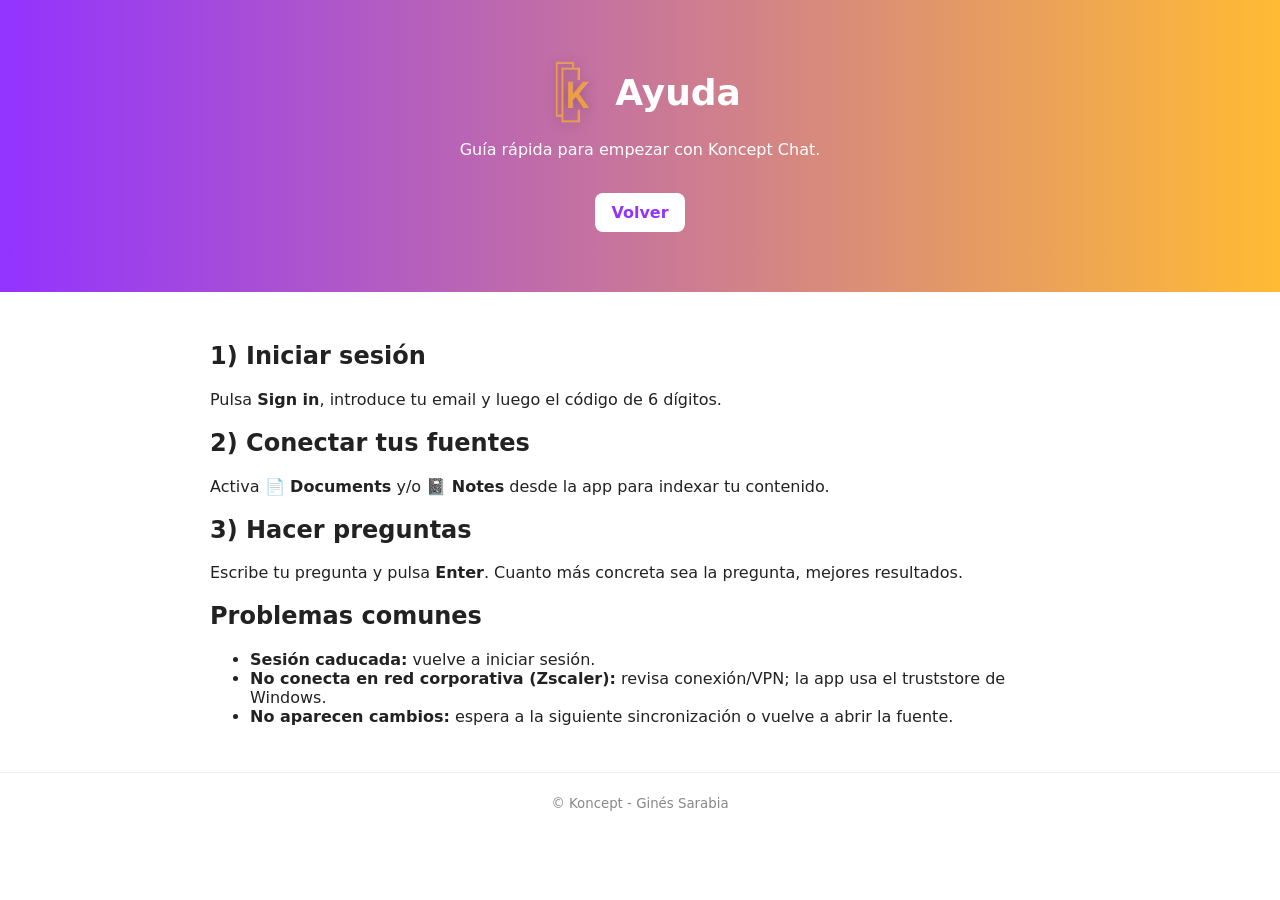
==== help.html @ e15f6be8 "add help page" ====
<!doctype html>
<html lang="es">
<head>
  <meta charset="utf-8" />
  <meta name="viewport" content="width=device-width, initial-scale=1" />
  <title>Koncept Chat — Ayuda</title>
  <link rel="stylesheet" href="styles.css" />
</head>
<body>
  <header class="hero">
    <div class="hero-inner">
      <div class="title-row">
        <img src="assets/koncept-logo.png" alt="Koncept" class="logo" />
        <h1>Ayuda</h1>
      </div>
      <p>Guía rápida para empezar con Koncept Chat.</p>
      <a class="cta" href="index.html">Volver</a>
    </div>
  </header>

  <main class="content">
    <section>
      <h2>1) Iniciar sesión</h2>
      <p>Pulsa <b>Sign in</b>, introduce tu email y luego el código de 6 dígitos.</p>
    </section>

    <section>
      <h2>2) Conectar tus fuentes</h2>
      <p>Activa <b>📄 Documents</b> y/o <b>📓 Notes</b> desde la app para indexar tu contenido.</p>
    </section>

    <section>
      <h2>3) Hacer preguntas</h2>
      <p>Escribe tu pregunta y pulsa <b>Enter</b>. Cuanto más concreta sea la pregunta, mejores resultados.</p>
    </section>

    <section>
      <h2>Problemas comunes</h2>
      <ul>
        <li><b>Sesión caducada:</b> vuelve a iniciar sesión.</li>
        <li><b>No conecta en red corporativa (Zscaler):</b> revisa conexión/VPN; la app usa el truststore de Windows.</li>
        <li><b>No aparecen cambios:</b> espera a la siguiente sincronización o vuelve a abrir la fuente.</li>
      </ul>
    </section>
  </main>

  <footer class="footer">
    <small>© Koncept - Ginés Sarabia</small>
  </footer>
</body>
</html>
---- styles.css ----
* { box-sizing: border-box; }
html, body { margin: 0; padding: 0; font-family: system-ui, Arial, sans-serif; color: #222; }
.hero { background: linear-gradient(90deg, #9233ff, #ffbb33); color: #fff; padding: 60px 20px; text-align: center; }
.hero-inner { max-width: 900px; margin: 0 auto; }
.title-row { display: flex; align-items: center; justify-content: center; gap: 12px; }
.logo { height: 64px; width: auto; filter: drop-shadow(0 2px 6px rgba(0,0,0,0.25)); }
h1 { margin: 8px 0; font-size: 36px; }
.cta { display: inline-block; margin-top: 18px; padding: 10px 16px; border-radius: 8px; background: #fff; color: #9233ff; text-decoration: none; font-weight: 600; }
.cta:hover { filter: brightness(0.97); }
.version { margin-top: 10px; font-size: 14px; opacity: 0.9; }
.content { padding: 30px 20px; max-width: 900px; margin: 0 auto; }
.code { background: #f7f7f7; border: 1px solid #eee; border-radius: 8px; padding: 12px; overflow-x: auto; }
.footer { padding: 20px; text-align: center; color: #888; border-top: 1px solid #eee; }
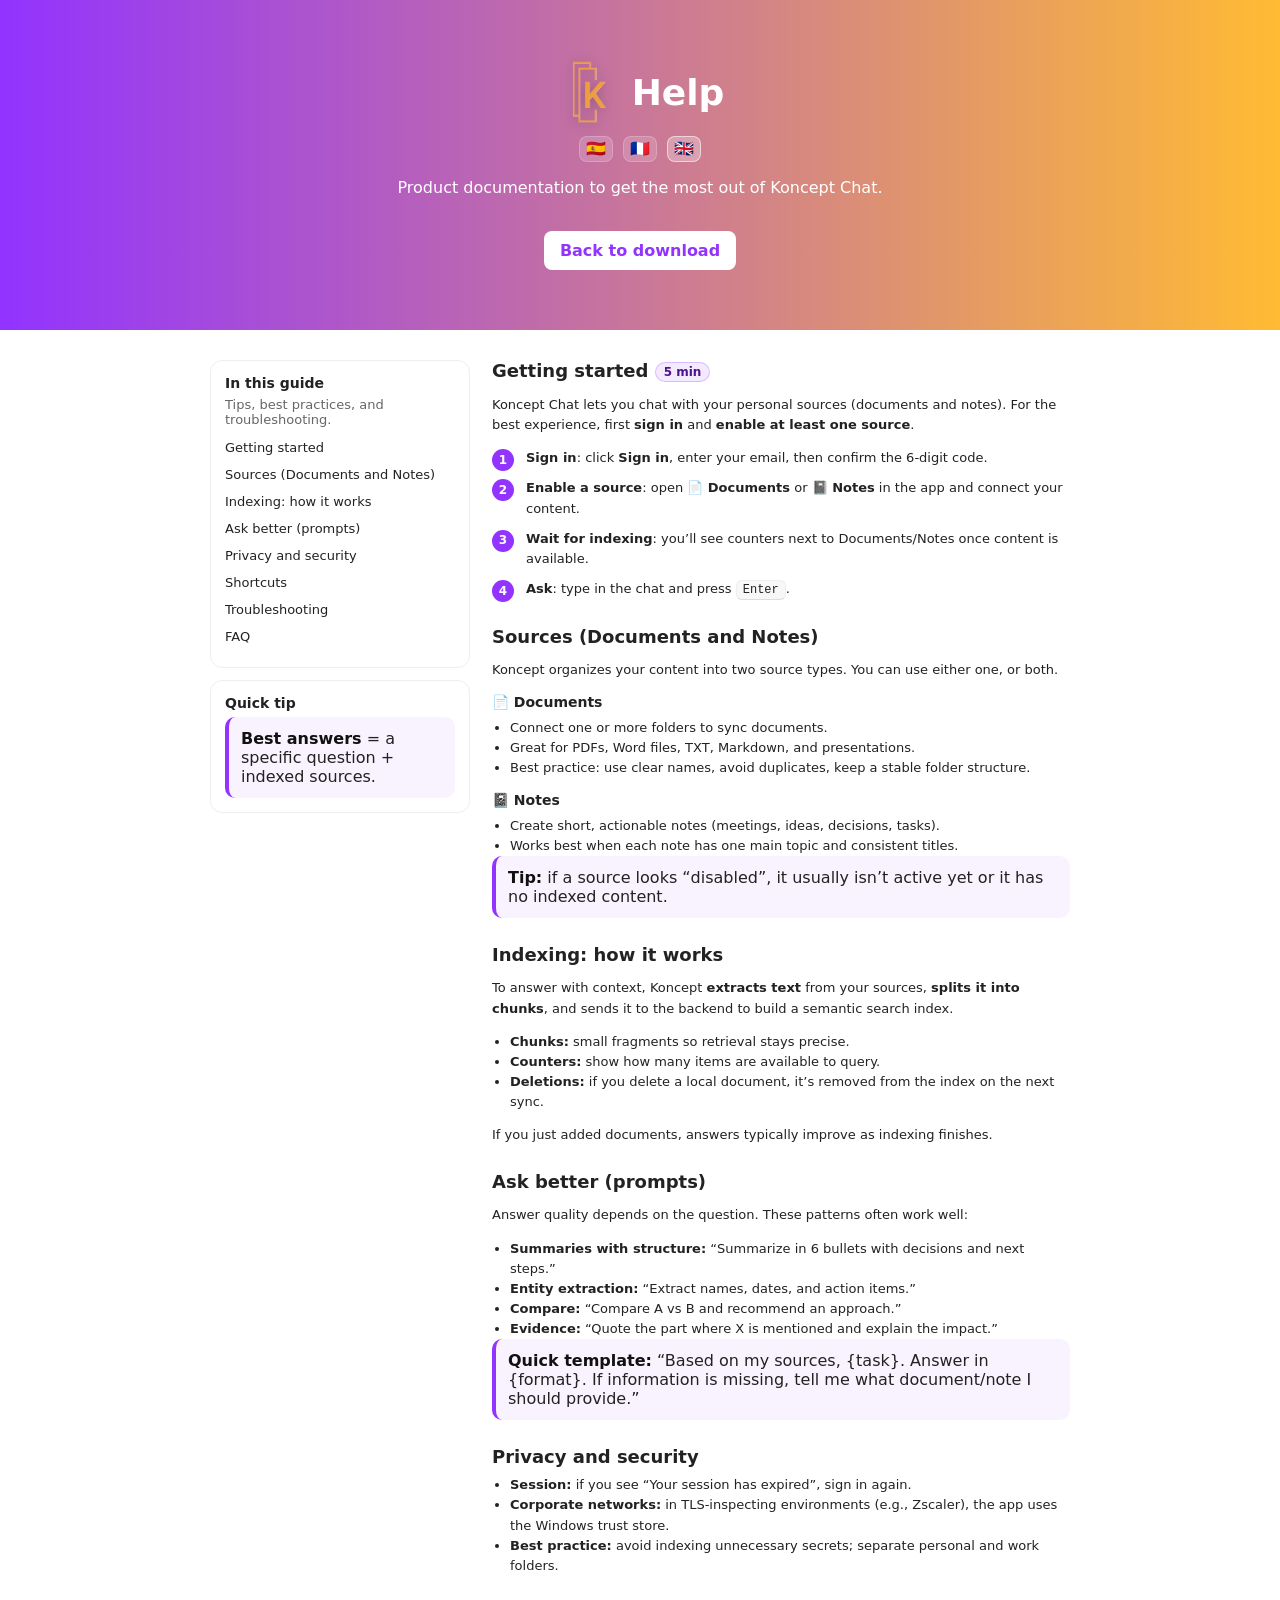
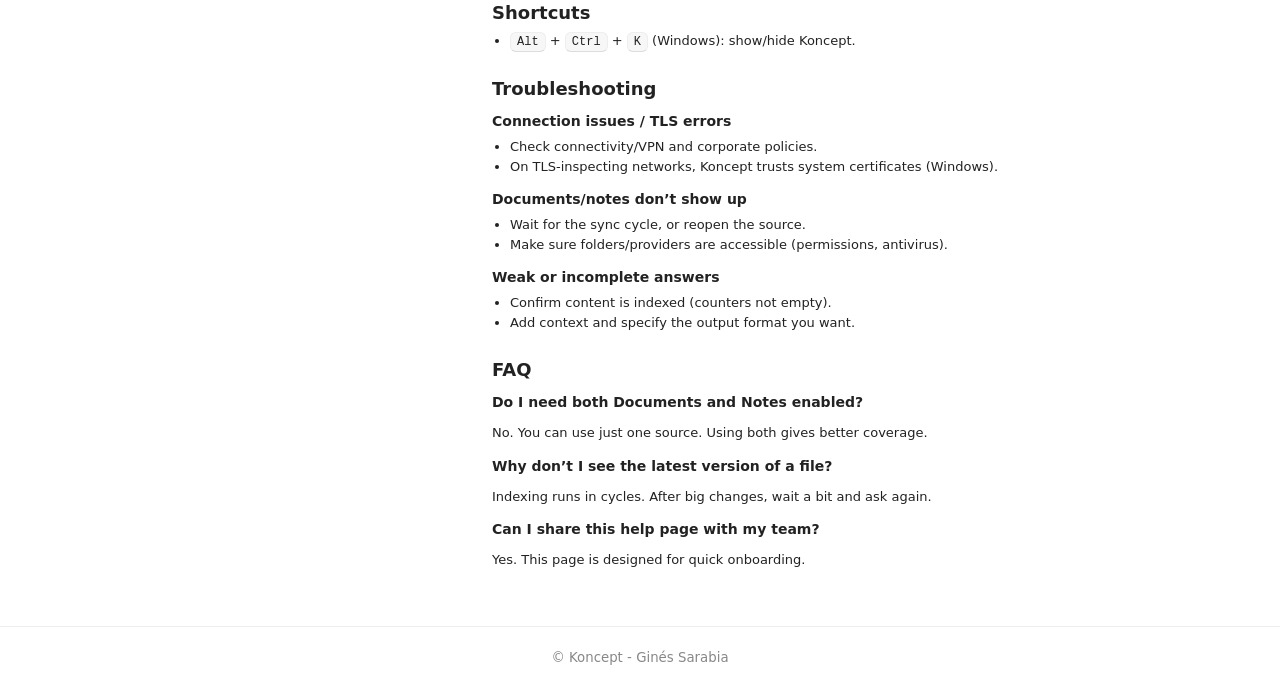
==== commit 8e87ca6c: "improve help page" ====
--- a/help.html
+++ b/help.html
@@ -1,9 +1,9 @@
 <!doctype html>
-<html lang="es">
+<html lang="en">
 <head>
   <meta charset="utf-8" />
   <meta name="viewport" content="width=device-width, initial-scale=1" />
-  <title>Koncept Chat — Ayuda</title>
+  <title>Koncept Chat — Help</title>
   <link rel="stylesheet" href="styles.css" />
 </head>
 <body>
@@ -11,37 +11,153 @@
     <div class="hero-inner">
       <div class="title-row">
         <img src="assets/koncept-logo.png" alt="Koncept" class="logo" />
-        <h1>Ayuda</h1>
+        <h1>Help</h1>
       </div>
-      <p>Guía rápida para empezar con Koncept Chat.</p>
-      <a class="cta" href="index.html">Volver</a>
+      <div class="lang-switch" aria-label="Select language">
+        <a class="lang-flag" href="help.es.html" lang="es" hreflang="es" aria-label="Español" title="Español"><span>🇪🇸</span></a>
+        <a class="lang-flag" href="help.fr.html" lang="fr" hreflang="fr" aria-label="Français" title="Français"><span>🇫🇷</span></a>
+        <a class="lang-flag active" href="help.html" lang="en" hreflang="en" aria-label="English" title="English"><span>🇬🇧</span></a>
+      </div>
+      <p>Product documentation to get the most out of Koncept Chat.</p>
+      <a class="cta" href="index.html">Back to download</a>
     </div>
   </header>
 
   <main class="content">
-    <section>
-      <h2>1) Iniciar sesión</h2>
-      <p>Pulsa <b>Sign in</b>, introduce tu email y luego el código de 6 dígitos.</p>
-    </section>
+    <div class="docs-layout">
+      <aside class="docs-aside">
+        <div class="docs-card">
+          <h2 class="docs-title">In this guide</h2>
+          <div class="docs-muted">Tips, best practices, and troubleshooting.</div>
+          <ul class="toc">
+            <li><a href="#getting-started">Getting started</a></li>
+            <li><a href="#sources">Sources (Documents and Notes)</a></li>
+            <li><a href="#indexing">Indexing: how it works</a></li>
+            <li><a href="#asking">Ask better (prompts)</a></li>
+            <li><a href="#privacy">Privacy and security</a></li>
+            <li><a href="#shortcuts">Shortcuts</a></li>
+            <li><a href="#troubleshooting">Troubleshooting</a></li>
+            <li><a href="#faq">FAQ</a></li>
+          </ul>
+        </div>
 
-    <section>
-      <h2>2) Conectar tus fuentes</h2>
-      <p>Activa <b>📄 Documents</b> y/o <b>📓 Notes</b> desde la app para indexar tu contenido.</p>
-    </section>
+        <div class="docs-card">
+          <h2 class="docs-title">Quick tip</h2>
+          <div class="callout">
+            <b>Best answers</b> = a specific question + indexed sources.
+          </div>
+        </div>
+      </aside>
 
-    <section>
-      <h2>3) Hacer preguntas</h2>
-      <p>Escribe tu pregunta y pulsa <b>Enter</b>. Cuanto más concreta sea la pregunta, mejores resultados.</p>
-    </section>
+      <div class="docs-main">
+        <section id="getting-started">
+          <h2>Getting started <span class="badge">5 min</span></h2>
+          <p>Koncept Chat lets you chat with your personal sources (documents and notes). For the best experience, first <b>sign in</b> and <b>enable at least one source</b>.</p>
+          <ol class="steps">
+            <li><b>Sign in</b>: click <b>Sign in</b>, enter your email, then confirm the 6‑digit code.</li>
+            <li><b>Enable a source</b>: open <b>📄 Documents</b> or <b>📓 Notes</b> in the app and connect your content.</li>
+            <li><b>Wait for indexing</b>: you’ll see counters next to Documents/Notes once content is available.</li>
+            <li><b>Ask</b>: type in the chat and press <span class="kbd">Enter</span>.</li>
+          </ol>
+        </section>
 
-    <section>
-      <h2>Problemas comunes</h2>
-      <ul>
-        <li><b>Sesión caducada:</b> vuelve a iniciar sesión.</li>
-        <li><b>No conecta en red corporativa (Zscaler):</b> revisa conexión/VPN; la app usa el truststore de Windows.</li>
-        <li><b>No aparecen cambios:</b> espera a la siguiente sincronización o vuelve a abrir la fuente.</li>
-      </ul>
-    </section>
+        <section id="sources">
+          <h2>Sources (Documents and Notes)</h2>
+          <p>Koncept organizes your content into two source types. You can use either one, or both.</p>
+
+          <h3>📄 Documents</h3>
+          <ul>
+            <li>Connect one or more folders to sync documents.</li>
+            <li>Great for PDFs, Word files, TXT, Markdown, and presentations.</li>
+            <li>Best practice: use clear names, avoid duplicates, keep a stable folder structure.</li>
+          </ul>
+
+          <h3>📓 Notes</h3>
+          <ul>
+            <li>Create short, actionable notes (meetings, ideas, decisions, tasks).</li>
+            <li>Works best when each note has one main topic and consistent titles.</li>
+          </ul>
+
+          <div class="callout">
+            <b>Tip:</b> if a source looks “disabled”, it usually isn’t active yet or it has no indexed content.
+          </div>
+        </section>
+
+        <section id="indexing">
+          <h2>Indexing: how it works</h2>
+          <p>To answer with context, Koncept <b>extracts text</b> from your sources, <b>splits it into chunks</b>, and sends it to the backend to build a semantic search index.</p>
+          <ul>
+            <li><b>Chunks:</b> small fragments so retrieval stays precise.</li>
+            <li><b>Counters:</b> show how many items are available to query.</li>
+            <li><b>Deletions:</b> if you delete a local document, it’s removed from the index on the next sync.</li>
+          </ul>
+          <p class="docs-muted">If you just added documents, answers typically improve as indexing finishes.</p>
+        </section>
+
+        <section id="asking">
+          <h2>Ask better (prompts)</h2>
+          <p>Answer quality depends on the question. These patterns often work well:</p>
+          <ul>
+            <li><b>Summaries with structure:</b> “Summarize in 6 bullets with decisions and next steps.”</li>
+            <li><b>Entity extraction:</b> “Extract names, dates, and action items.”</li>
+            <li><b>Compare:</b> “Compare A vs B and recommend an approach.”</li>
+            <li><b>Evidence:</b> “Quote the part where X is mentioned and explain the impact.”</li>
+          </ul>
+          <div class="callout">
+            <b>Quick template:</b> “Based on my sources, {task}. Answer in {format}. If information is missing, tell me what document/note I should provide.”
+          </div>
+        </section>
+
+        <section id="privacy">
+          <h2>Privacy and security</h2>
+          <ul>
+            <li><b>Session:</b> if you see “Your session has expired”, sign in again.</li>
+            <li><b>Corporate networks:</b> in TLS‑inspecting environments (e.g., Zscaler), the app uses the Windows trust store.</li>
+            <li><b>Best practice:</b> avoid indexing unnecessary secrets; separate personal and work folders.</li>
+          </ul>
+        </section>
+
+        <section id="shortcuts">
+          <h2>Shortcuts</h2>
+          <ul>
+            <li><span class="kbd">Alt</span> + <span class="kbd">Ctrl</span> + <span class="kbd">K</span> (Windows): show/hide Koncept.</li>
+          </ul>
+        </section>
+
+        <section id="troubleshooting">
+          <h2>Troubleshooting</h2>
+          <h3>Connection issues / TLS errors</h3>
+          <ul>
+            <li>Check connectivity/VPN and corporate policies.</li>
+            <li>On TLS‑inspecting networks, Koncept trusts system certificates (Windows).</li>
+          </ul>
+
+          <h3>Documents/notes don’t show up</h3>
+          <ul>
+            <li>Wait for the sync cycle, or reopen the source.</li>
+            <li>Make sure folders/providers are accessible (permissions, antivirus).</li>
+          </ul>
+
+          <h3>Weak or incomplete answers</h3>
+          <ul>
+            <li>Confirm content is indexed (counters not empty).</li>
+            <li>Add context and specify the output format you want.</li>
+          </ul>
+        </section>
+
+        <section id="faq">
+          <h2>FAQ</h2>
+          <h3>Do I need both Documents and Notes enabled?</h3>
+          <p>No. You can use just one source. Using both gives better coverage.</p>
+
+          <h3>Why don’t I see the latest version of a file?</h3>
+          <p>Indexing runs in cycles. After big changes, wait a bit and ask again.</p>
+
+          <h3>Can I share this help page with my team?</h3>
+          <p>Yes. This page is designed for quick onboarding.</p>
+        </section>
+      </div>
+    </div>
   </main>
 
   <footer class="footer">
--- a/styles.css
+++ b/styles.css
@@ -11,3 +11,40 @@
 .content { padding: 30px 20px; max-width: 900px; margin: 0 auto; }
 .code { background: #f7f7f7; border: 1px solid #eee; border-radius: 8px; padding: 12px; overflow-x: auto; }
 .footer { padding: 20px; text-align: center; color: #888; border-top: 1px solid #eee; }
+
+/* Docs layout (help.html) */
+.docs-layout { display: grid; grid-template-columns: 260px 1fr; gap: 22px; align-items: start; }
+.docs-aside { position: sticky; top: 18px; }
+.docs-card { background: #fff; border: 1px solid #eee; border-radius: 12px; padding: 14px; }
+.docs-card + .docs-card { margin-top: 12px; }
+.docs-title { margin: 0 0 6px 0; font-size: 14px; }
+.docs-muted { color: #666; font-size: 13px; }
+.toc { margin: 10px 0 0 0; padding: 0; list-style: none; }
+.toc li { margin: 8px 0; }
+.toc a { color: #222; text-decoration: none; font-size: 13px; }
+.toc a:hover { text-decoration: underline; }
+
+.docs-main section { margin-bottom: 26px; }
+.docs-main h2 { margin: 0 0 8px 0; font-size: 18px; }
+.docs-main h3 { margin: 14px 0 8px 0; font-size: 14px; }
+.docs-main p, .docs-main li { font-size: 13px; line-height: 1.55; color: #222; }
+.docs-main ul { margin: 8px 0 0 18px; padding: 0; }
+.badge { display: inline-block; font-size: 12px; padding: 2px 8px; border-radius: 999px; background: rgba(146,51,255,0.10); border: 1px solid rgba(146,51,255,0.25); color: #4b148e; vertical-align: middle; }
+.callout { border-left: 4px solid #9233ff; background: rgba(146,51,255,0.06); border-radius: 10px; padding: 12px 12px; }
+.callout b { color: #111; }
+.steps { counter-reset: step; list-style: none; padding: 0; margin: 10px 0 0 0; }
+.steps li { counter-increment: step; margin: 10px 0; padding-left: 34px; position: relative; }
+.steps li::before { content: counter(step); position: absolute; left: 0; top: 1px; width: 22px; height: 22px; border-radius: 999px; background: #9233ff; color: #fff; font-weight: 700; font-size: 12px; display: inline-flex; align-items: center; justify-content: center; }
+.kbd { font-family: ui-monospace, SFMono-Regular, Menlo, Monaco, Consolas, "Liberation Mono", "Courier New", monospace; background: #f7f7f7; border: 1px solid #eee; border-bottom-color: #ddd; padding: 2px 6px; border-radius: 6px; font-size: 12px; }
+
+.lang-switch { display: inline-flex; gap: 10px; align-items: center; justify-content: center; margin-top: 12px; }
+.lang-flag { display: inline-flex; width: 34px; height: 26px; align-items: center; justify-content: center; border-radius: 8px; text-decoration: none; background: rgba(255,255,255,0.16); border: 1px solid rgba(255,255,255,0.20); }
+.lang-flag:hover { background: rgba(255,255,255,0.22); }
+.lang-flag:focus { outline: 2px solid rgba(255,255,255,0.85); outline-offset: 2px; }
+.lang-flag.active { background: rgba(255,255,255,0.28); border-color: rgba(255,255,255,0.55); }
+.lang-flag span { font-size: 16px; line-height: 1; }
+
+@media (max-width: 860px) {
+	.docs-layout { grid-template-columns: 1fr; }
+	.docs-aside { position: static; }
+}
